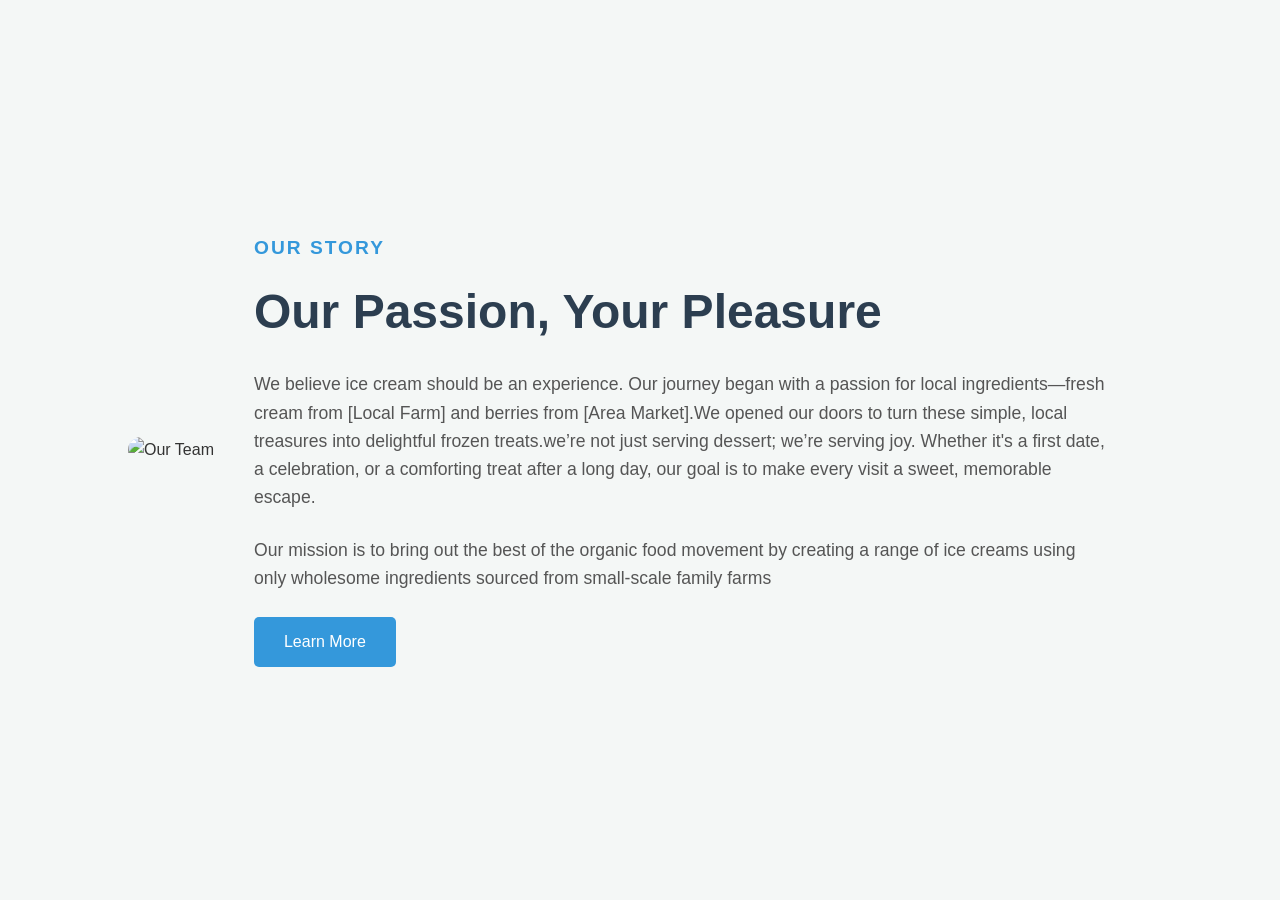
==== about-us.html @ a3381443 "Rename about us.html to about-us.html" ====
<!DOCTYPE html>
<html lang="en">
<head>
    <meta charset="UTF-8">
    <meta name="viewport" content="width=device-width, initial-scale=1.0">
    <title>About Us | Our Story</title>
    <style>
        /* Basic Reset */
        * {
            margin: 0;
            padding: 0;
            box-sizing: border-box;
            font-family: 'Segoe UI', Tahoma, Geneva, Verdana, sans-serif;
        }

        body {
            background-color: #f4f7f6;
            color: #333;
            line-height: 1.6;
        }

       
        .about-section {
            display: flex;
            align-items: center;
            justify-content: center;
            flex-wrap: wrap;
            padding: 80px 10%;
            min-height: 100vh;
        }
        
        .about-image img{
           max-width: 100%;
           border-radius:25px;
          
          
        }
       
        .about-image  {
            max-width:550px;
            border-radius:20px;
            
        }

        /* Text Side */
        .about-content {
            flex: 1;
            min-width: 300px;
            padding: 40px;
        }

        .about-content h1 {
            font-size: 3rem;
            margin-bottom: 20px;
            color: #2c3e50;
        }

        .about-content h3 {
            font-size: 1.2rem;
            color: #3498db;
            text-transform: uppercase;
            letter-spacing: 2px;
            margin-bottom: 10px;
        }

        .about-content p {
            margin-bottom: 25px;
            font-size: 1.1rem;
            color: #555;
        }

        /* Button */
        .btn {
            display: inline-block;
            background: #3498db;
            color: #fff;
            padding: 12px 30px;
            text-decoration: none;
            border-radius: 5px;
            transition: 0.3s ease;
        }

        .btn:hover {
            background: #2980b9;
            transform: translateY(-3px);
        }

        /* Responsive Fix for Mobile */
        @media (max-width: 768px) {
            .about-section {
                padding: 40px 5%;
                text-align: center;
            }
            .about-content {
                padding: 20px 0;
            }
        }
    </style>
</head>
<body>

    <section class="about-section">
        
        <div class="about-image">
            <img src="C:\Users\SKC\Desktop\Project\p images\bg.jpg" alt="Our Team">
        </div>

        <div class="about-content">
            <h3>Our Story</h3>
            <h1>Our Passion, Your Pleasure</h1>
            <p>
                We believe ice cream should be an experience. Our journey began with a passion for local ingredients—fresh cream from [Local Farm] and berries from [Area Market].We opened our doors to turn these simple, local treasures into delightful frozen treats.we’re not just serving dessert; we’re serving joy. Whether it's a first date, a celebration, or a comforting treat after a long day, our goal is to make every visit a sweet, 
                memorable escape.
            </p>
            <p>
                Our mission is to bring out the best of the organic food movement by creating a range of ice creams using only wholesome ingredients sourced from small-scale family farms
                
            </p>
            <a href="#" class="btn">Learn More</a>
        </div>
    </section>

</body>
</html>
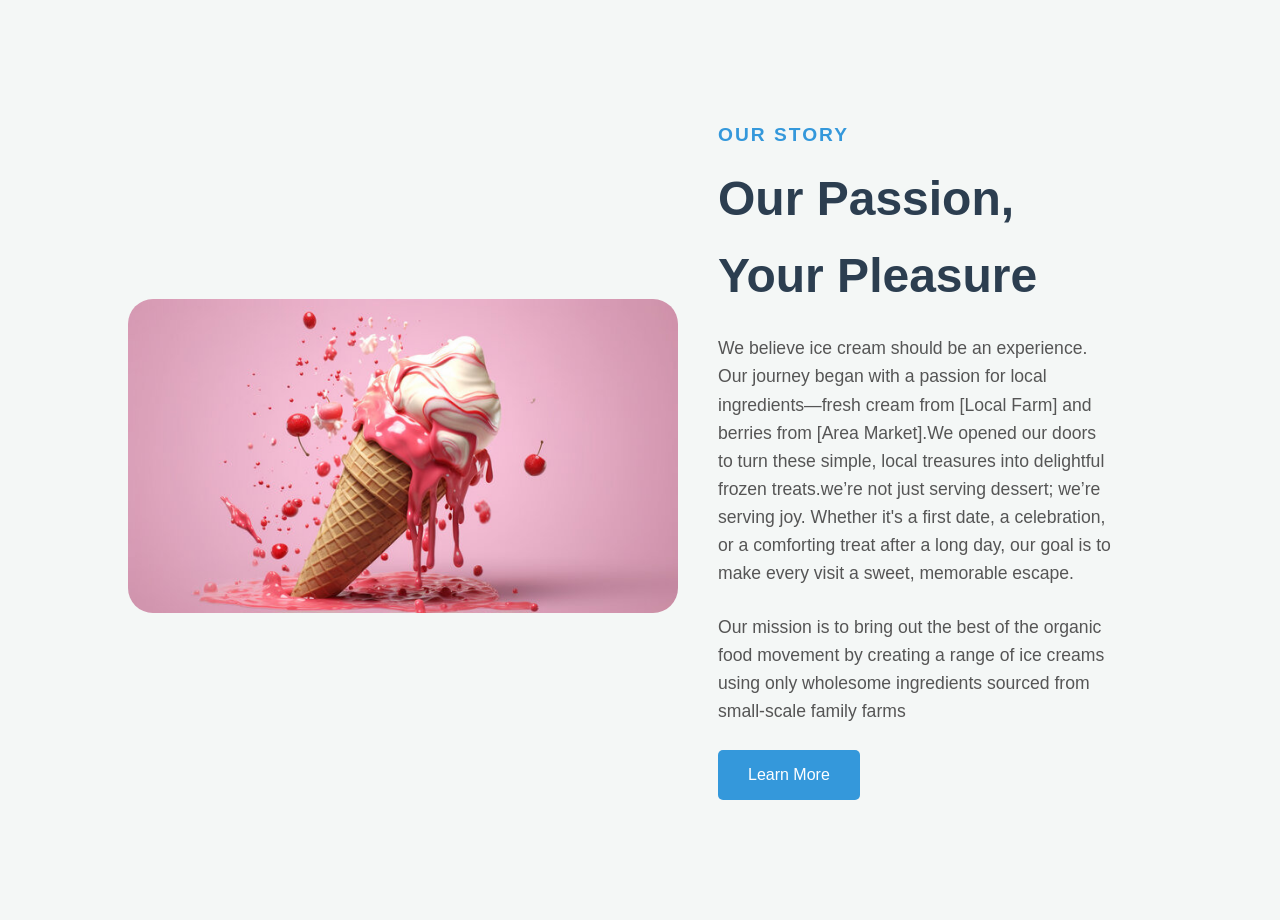
==== commit 21a146f0: "Fix image source path and clean up HTML" ====
--- a/about-us.html
+++ b/about-us.html
@@ -102,7 +102,7 @@
     <section class="about-section">
         
         <div class="about-image">
-            <img src="C:\Users\SKC\Desktop\Project\p images\bg.jpg" alt="Our Team">
+            <img src="p images\bg.jpg" alt="Our Team">
         </div>
 
         <div class="about-content">
